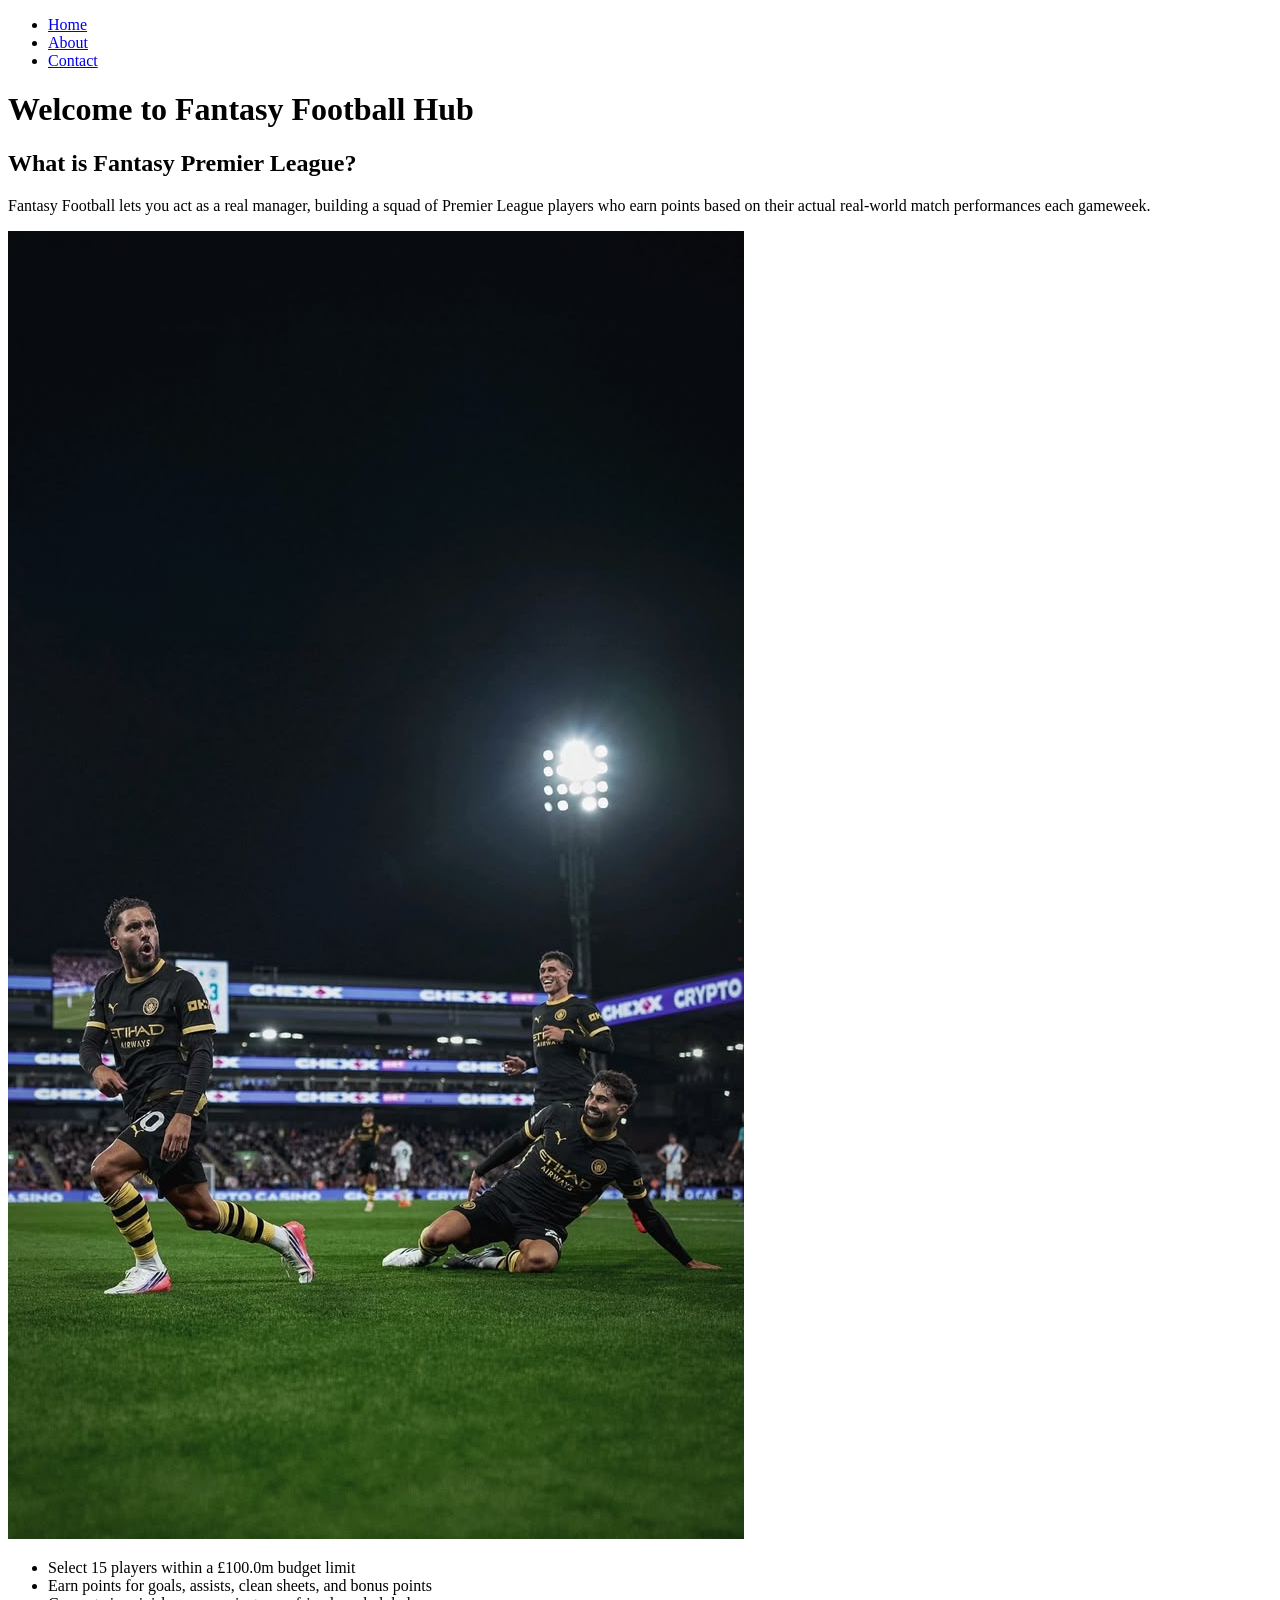
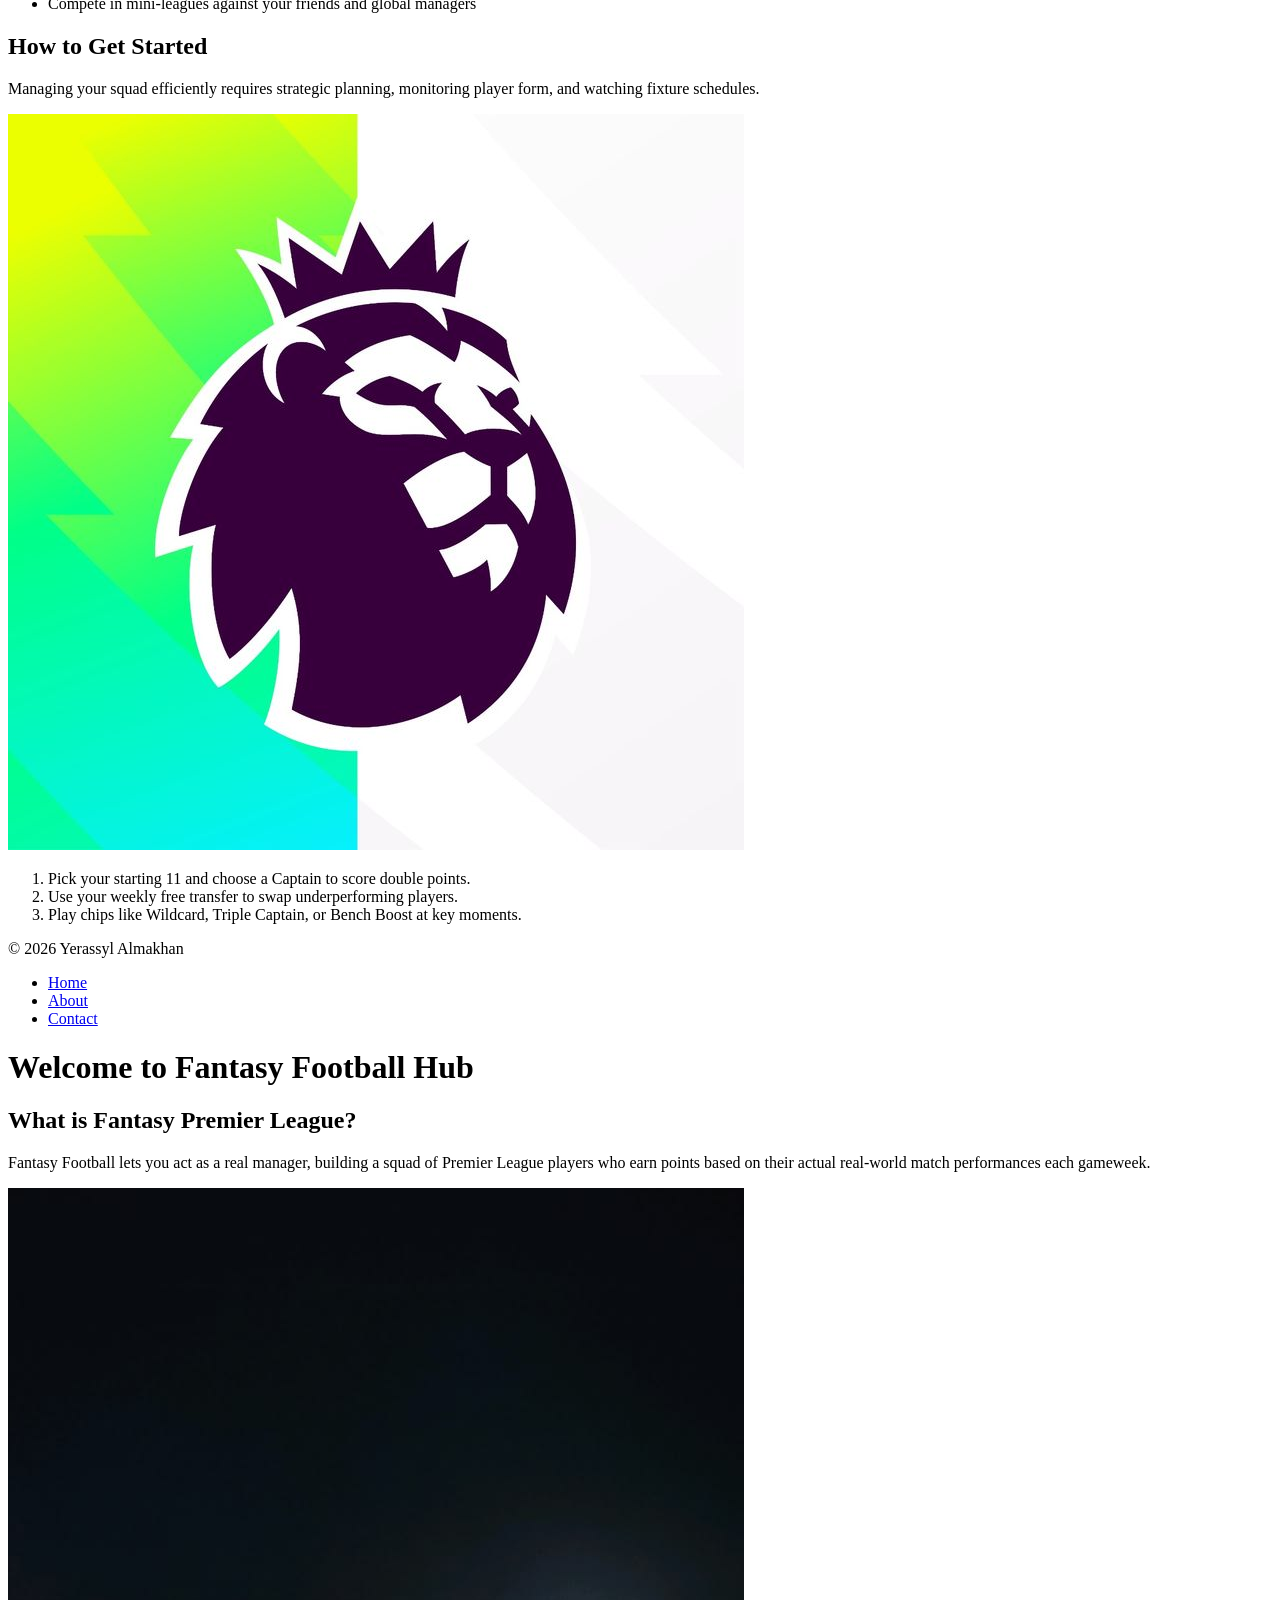
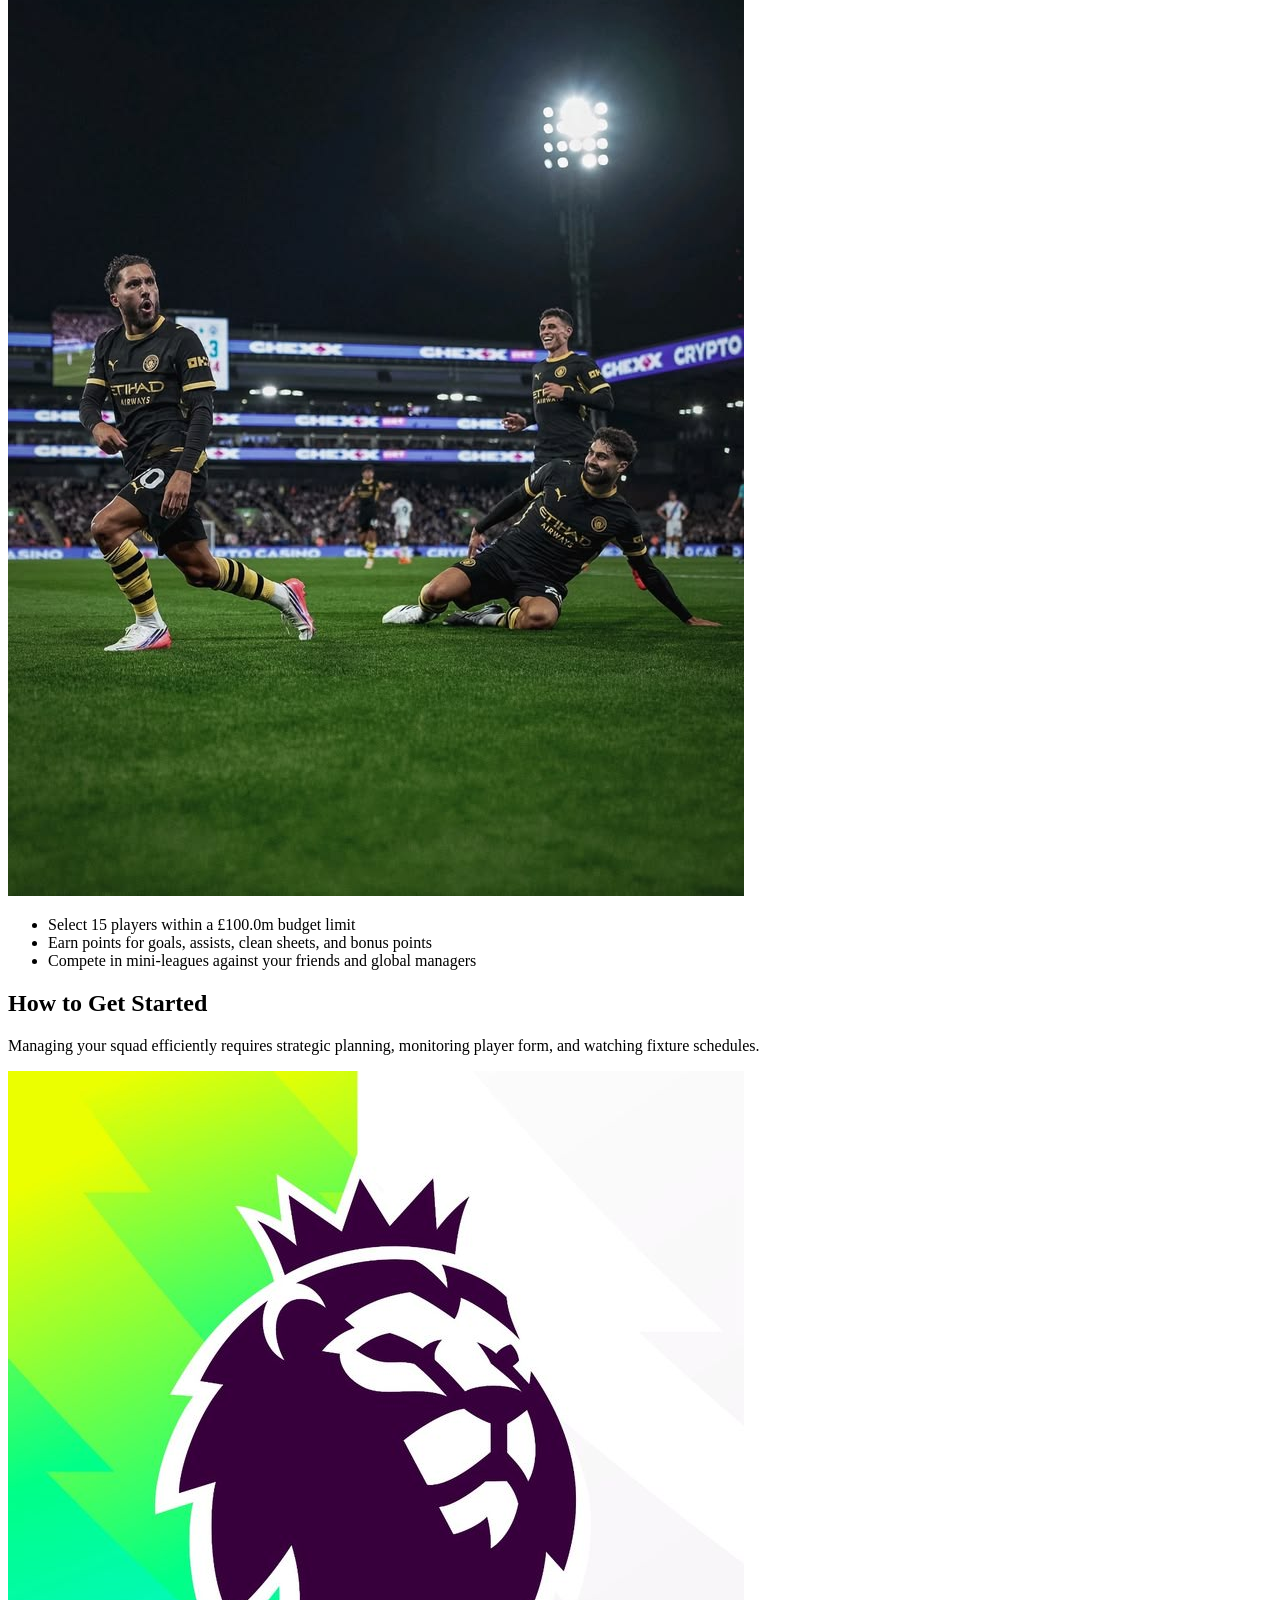
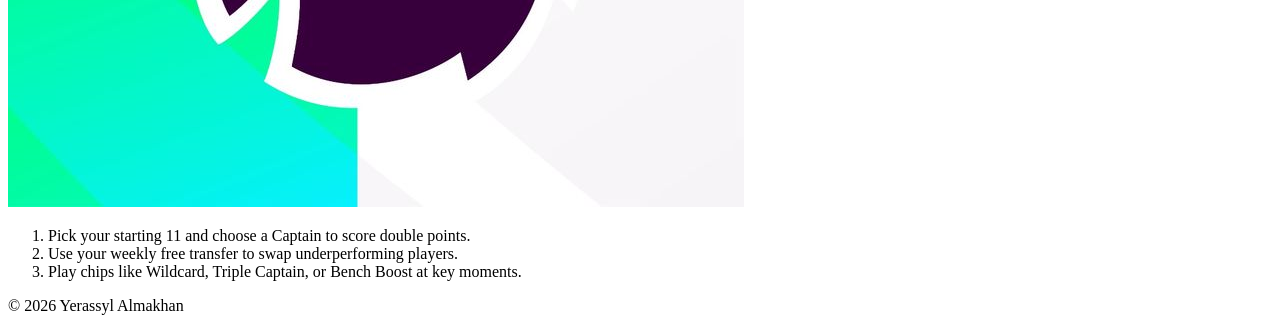
==== index.html @ 8ae44a76 "Move HTML files to root" ====
<!DOCTYPE html>
<html lang="en">
<head>
  <meta charset="UTF-8">
  <meta name="viewport" content="width=device-width, initial-scale=1.0">
  <title>Home - Fantasy Football Hub</title>
  <link rel="stylesheet" href="css/style.css">
</head>
<body>

  <header>
    <nav>
      <ul>
        <li><a href="index.html" class="active">Home</a></li>
        <li><a href="about.html">About</a></li>
        <li><a href="contact.html">Contact</a></li>
      </ul>
    </nav>
  </header>

  <main>
    <h1>Welcome to Fantasy Football Hub</h1>

    <section>
      <h2>What is Fantasy Premier League?</h2>
      <p>Fantasy Football lets you act as a real manager, building a squad of Premier League players who earn points based on their actual real-world match performances each gameweek.</p>
      <img src="images/stadium.jpg" alt="Packed football stadium during a match night">
      
      <ul>
        <li>Select 15 players within a £100.0m budget limit</li>
        <li>Earn points for goals, assists, clean sheets, and bonus points</li>
        <li>Compete in mini-leagues against your friends and global managers</li>
      </ul>
    </section>

    <section>
      <h2>How to Get Started</h2>
      <p>Managing your squad efficiently requires strategic planning, monitoring player form, and watching fixture schedules.</p>
      <img src="images/pitch.jpg" alt="Overview of a green football pitch under floodlights">

      <ol>
        <li>Pick your starting 11 and choose a Captain to score double points.</li>
        <li>Use your weekly free transfer to swap underperforming players.</li>
        <li>Play chips like Wildcard, Triple Captain, or Bench Boost at key moments.</li>
      </ol>
    </section>
  </main>

  <footer>
    <p>&copy; 2026 Yerassyl Almakhan</p>
  </footer>

</body>
</html><!DOCTYPE html>
<html lang="en">
<head>
  <meta charset="UTF-8">
  <meta name="viewport" content="width=device-width, initial-scale=1.0">
  <title>Home - Fantasy Football Hub</title>
  <link rel="stylesheet" href="css/style.css">
</head>
<body>

  <header>
    <nav>
      <ul>
        <li><a href="index.html" class="active">Home</a></li>
        <li><a href="about.html">About</a></li>
        <li><a href="contact.html">Contact</a></li>
      </ul>
    </nav>
  </header>

  <main>
    <h1>Welcome to Fantasy Football Hub</h1>

    <section>
      <h2>What is Fantasy Premier League?</h2>
      <p>Fantasy Football lets you act as a real manager, building a squad of Premier League players who earn points based on their actual real-world match performances each gameweek.</p>
      <img src="images/stadium.jpg" alt="Packed football stadium during a match night">
      
      <ul>
        <li>Select 15 players within a £100.0m budget limit</li>
        <li>Earn points for goals, assists, clean sheets, and bonus points</li>
        <li>Compete in mini-leagues against your friends and global managers</li>
      </ul>
    </section>

    <section>
      <h2>How to Get Started</h2>
      <p>Managing your squad efficiently requires strategic planning, monitoring player form, and watching fixture schedules.</p>
      <img src="images/pitch.jpg" alt="Overview of a green football pitch under floodlights">

      <ol>
        <li>Pick your starting 11 and choose a Captain to score double points.</li>
        <li>Use your weekly free transfer to swap underperforming players.</li>
        <li>Play chips like Wildcard, Triple Captain, or Bench Boost at key moments.</li>
      </ol>
    </section>
  </main>

  <footer>
    <p>&copy; 2026 Yerassyl Almakhan</p>
  </footer>

</body>
</html>
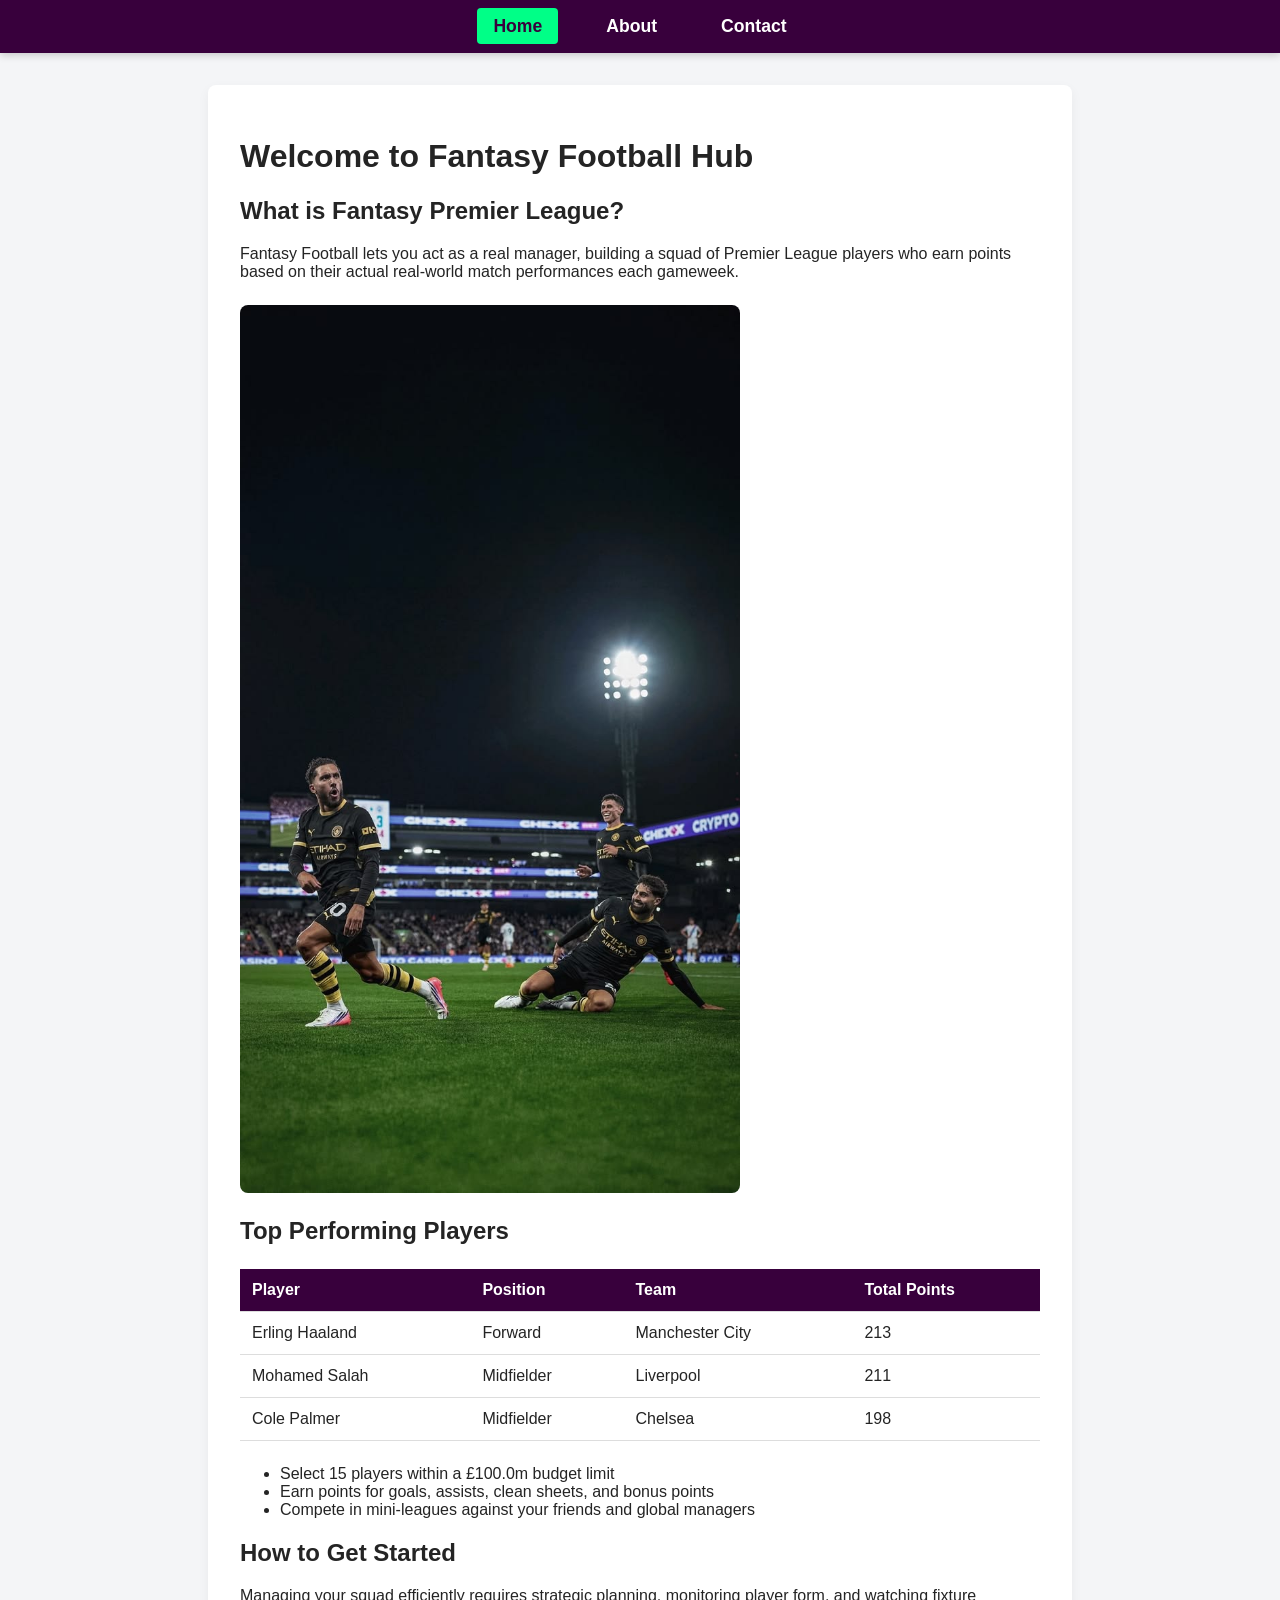
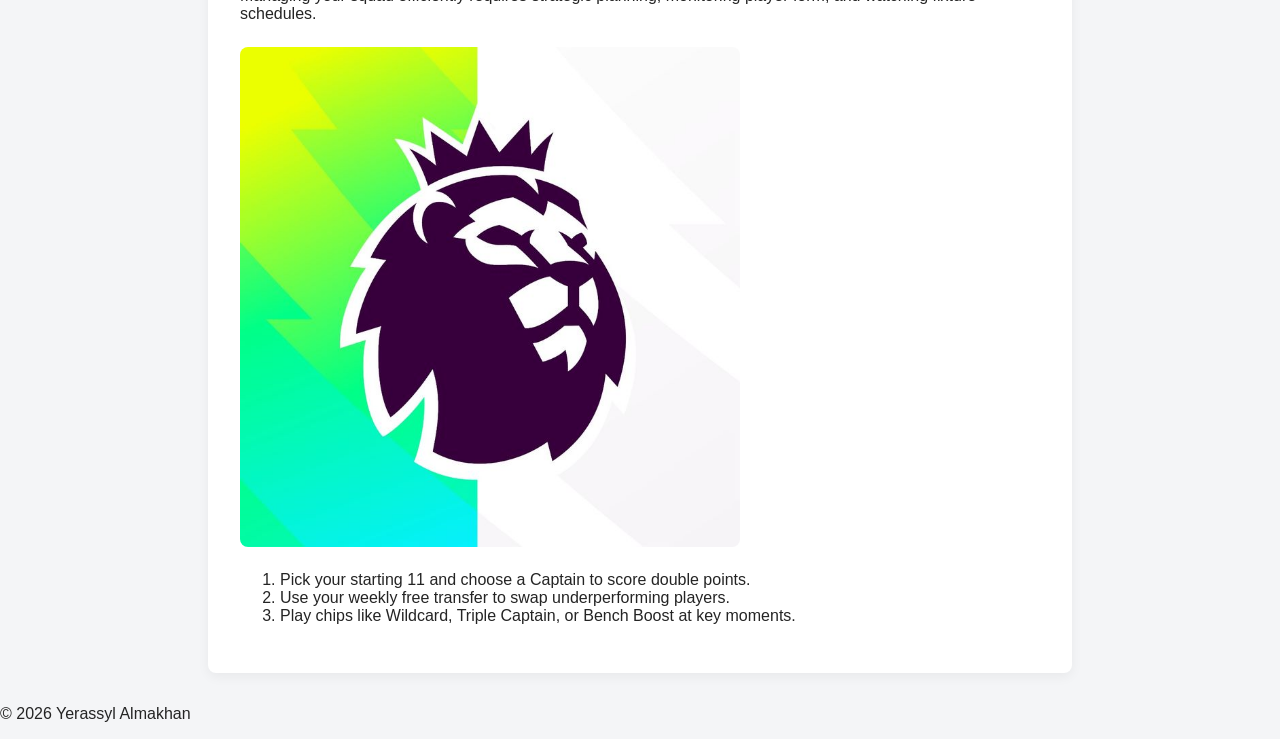
==== commit 20337327: "Complete task 3 table and full task 4 styling" ====
--- a/index.html
+++ b/index.html
@@ -25,60 +25,37 @@
       <h2>What is Fantasy Premier League?</h2>
       <p>Fantasy Football lets you act as a real manager, building a squad of Premier League players who earn points based on their actual real-world match performances each gameweek.</p>
       <img src="images/stadium.jpg" alt="Packed football stadium during a match night">
-      
-      <ul>
-        <li>Select 15 players within a £100.0m budget limit</li>
-        <li>Earn points for goals, assists, clean sheets, and bonus points</li>
-        <li>Compete in mini-leagues against your friends and global managers</li>
-      </ul>
-    </section>
-
-    <section>
-      <h2>How to Get Started</h2>
-      <p>Managing your squad efficiently requires strategic planning, monitoring player form, and watching fixture schedules.</p>
-      <img src="images/pitch.jpg" alt="Overview of a green football pitch under floodlights">
-
-      <ol>
-        <li>Pick your starting 11 and choose a Captain to score double points.</li>
-        <li>Use your weekly free transfer to swap underperforming players.</li>
-        <li>Play chips like Wildcard, Triple Captain, or Bench Boost at key moments.</li>
-      </ol>
-    </section>
-  </main>
-
-  <footer>
-    <p>&copy; 2026 Yerassyl Almakhan</p>
-  </footer>
-
-</body>
-</html><!DOCTYPE html>
-<html lang="en">
-<head>
-  <meta charset="UTF-8">
-  <meta name="viewport" content="width=device-width, initial-scale=1.0">
-  <title>Home - Fantasy Football Hub</title>
-  <link rel="stylesheet" href="css/style.css">
-</head>
-<body>
-
-  <header>
-    <nav>
-      <ul>
-        <li><a href="index.html" class="active">Home</a></li>
-        <li><a href="about.html">About</a></li>
-        <li><a href="contact.html">Contact</a></li>
-      </ul>
-    </nav>
-  </header>
-
-  <main>
-    <h1>Welcome to Fantasy Football Hub</h1>
-
-    <section>
-      <h2>What is Fantasy Premier League?</h2>
-      <p>Fantasy Football lets you act as a real manager, building a squad of Premier League players who earn points based on their actual real-world match performances each gameweek.</p>
-      <img src="images/stadium.jpg" alt="Packed football stadium during a match night">
-      
+      <h2>Top Performing Players</h2>
+<table>
+  <thead>
+    <tr>
+      <th>Player</th>
+      <th>Position</th>
+      <th>Team</th>
+      <th>Total Points</th>
+    </tr>
+  </thead>
+  <tbody>
+    <tr>
+      <td>Erling Haaland</td>
+      <td>Forward</td>
+      <td>Manchester City</td>
+      <td>213</td>
+    </tr>
+    <tr>
+      <td>Mohamed Salah</td>
+      <td>Midfielder</td>
+      <td>Liverpool</td>
+      <td>211</td>
+    </tr>
+    <tr>
+      <td>Cole Palmer</td>
+      <td>Midfielder</td>
+      <td>Chelsea</td>
+      <td>198</td>
+    </tr>
+  </tbody>
+</table>
       <ul>
         <li>Select 15 players within a £100.0m budget limit</li>
         <li>Earn points for goals, assists, clean sheets, and bonus points</li>
--- a/css/style.css
+++ b/css/style.css
@@ -0,0 +1,88 @@
+:root {
+  --fpl-purple: #38003c;
+  --fpl-green: #00ff87;
+  --fpl-bg: #f4f5f7;
+  --fpl-text: #242424;
+}
+
+body {
+  font-family: 'Segoe UI', Tahoma, Geneva, Verdana, sans-serif;
+  background-color: var(--fpl-bg);
+  color: var(--fpl-text);
+  margin: 0;
+  padding: 0;
+}
+
+/* Header & Navigation Bar Styling */
+header {
+  background-color: var(--fpl-purple);
+  padding: 1rem 0;
+  box-shadow: 0 2px 8px rgba(0, 0, 0, 0.2);
+}
+
+nav ul {
+  list-style: none;
+  display: flex;
+  justify-content: center;
+  gap: 2rem;
+  margin: 0;
+  padding: 0;
+}
+
+nav a {
+  color: #ffffff;
+  text-decoration: none;
+  font-weight: 600;
+  font-size: 1.1rem;
+  padding: 0.5rem 1rem;
+  border-radius: 4px;
+  transition: all 0.2s ease-in-out;
+}
+
+nav a:hover, nav a.active {
+  color: var(--fpl-purple);
+  background-color: var(--fpl-green);
+}
+
+/* Main Container */
+main {
+  width: 80%;
+  max-width: 800px;
+  margin: 2rem auto;
+  padding: 2rem;
+  background-color: #ffffff;
+  border-radius: 8px;
+  box-shadow: 0 4px 12px rgba(0, 0, 0, 0.05);
+}
+
+/* Constrain Image Size */
+img {
+  max-width: 100%;
+  width: 500px;
+  height: auto;
+  border-radius: 8px;
+  display: block;
+  margin: 1.5rem 0;
+}
+
+/* Task 3 Table Styling */
+table {
+  width: 100%;
+  border-collapse: collapse;
+  margin: 1.5rem 0;
+}
+
+th, td {
+  padding: 0.75rem;
+  text-align: left;
+  border-bottom: 1px solid #ddd;
+}
+
+th {
+  background-color: var(--fpl-purple);
+  color: #ffffff;
+}
+
+tr:hover {
+  background-color: #f1f1f1;
+}
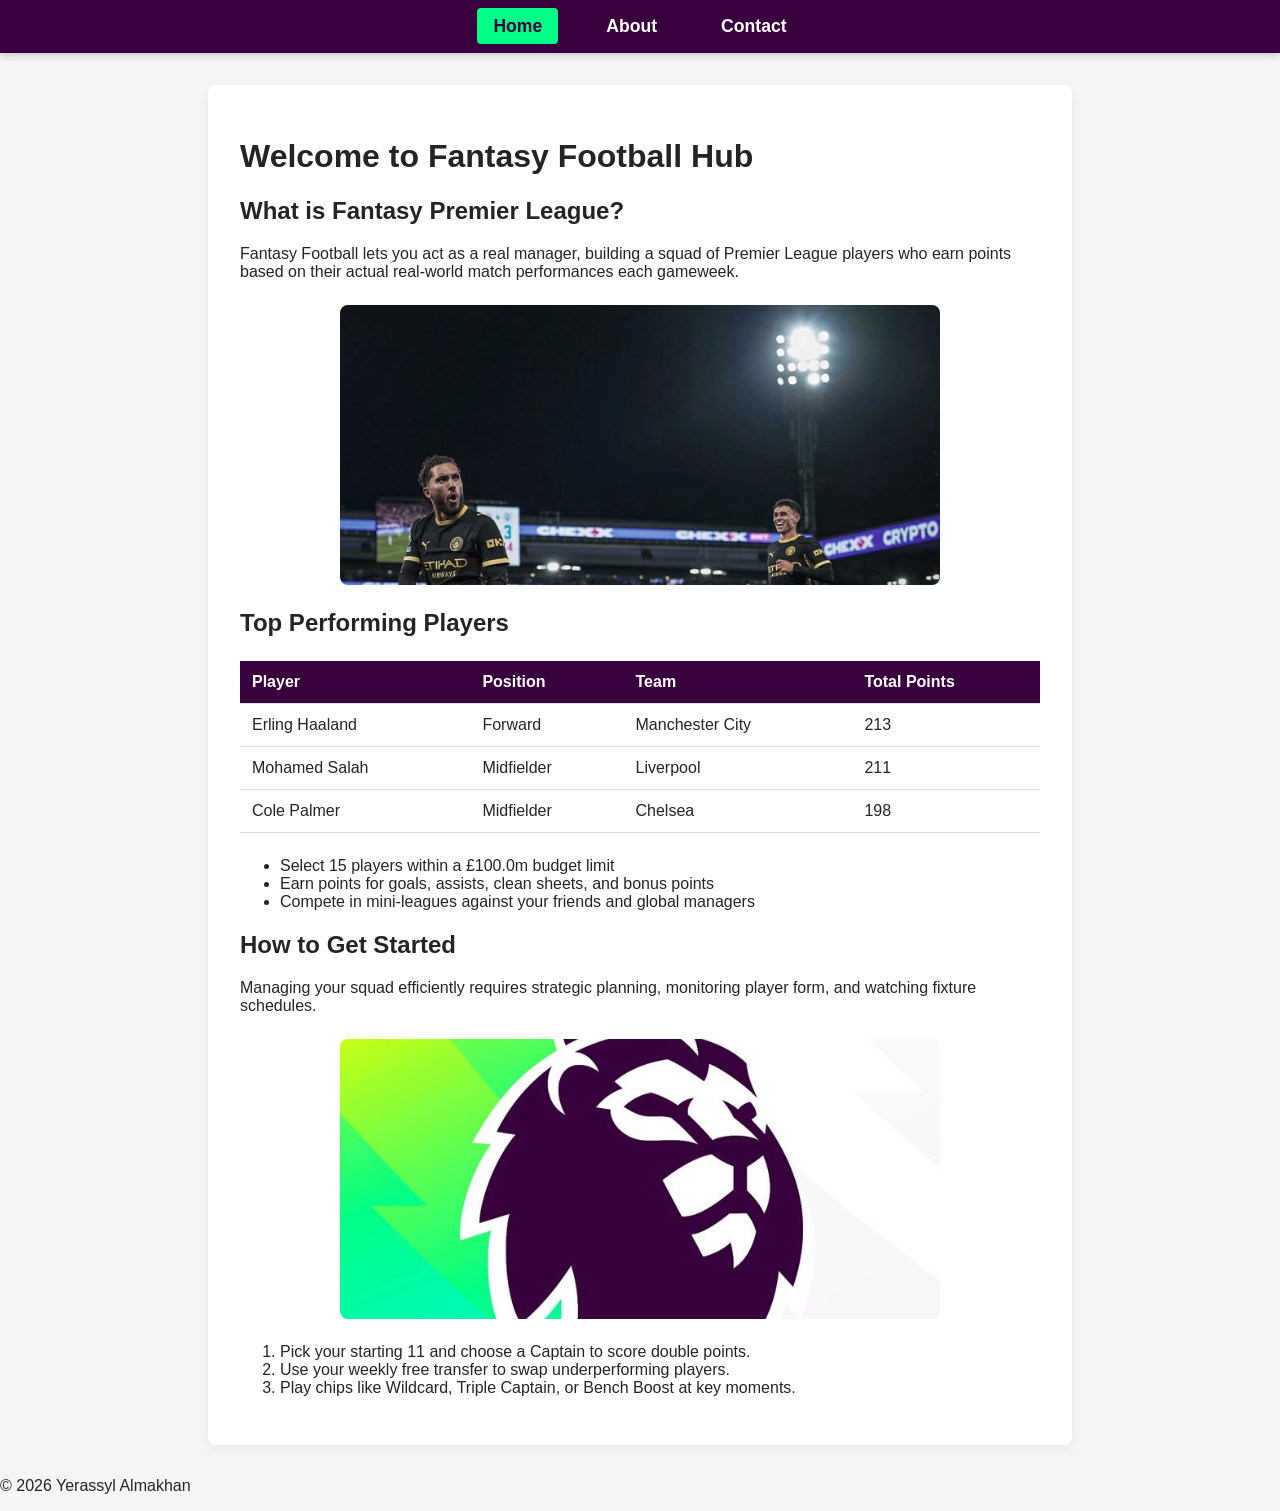
==== commit e5a5a365: "Remove nested Assignment1_FP folder" ====
--- a/index.html
+++ b/index.html
@@ -9,14 +9,14 @@
 <body>
 
   <header>
-    <nav>
-      <ul>
-        <li><a href="index.html" class="active">Home</a></li>
-        <li><a href="about.html">About</a></li>
-        <li><a href="contact.html">Contact</a></li>
-      </ul>
-    </nav>
-  </header>
+  <nav>
+    <ul>
+      <li><a href="index.html" class="active">Home</a></li>
+      <li><a href="about.html">About</a></li>
+      <li><a href="contact.html">Contact</a></li>
+    </ul>
+  </nav>
+</header> 
 
   <main>
     <h1>Welcome to Fantasy Football Hub</h1>
@@ -25,7 +25,7 @@
       <h2>What is Fantasy Premier League?</h2>
       <p>Fantasy Football lets you act as a real manager, building a squad of Premier League players who earn points based on their actual real-world match performances each gameweek.</p>
       <img src="images/stadium.jpg" alt="Packed football stadium during a match night">
-      <h2>Top Performing Players</h2>
+      <h2>Top Performing Players</h2>  
 <table>
   <thead>
     <tr>
--- a/css/style.css
+++ b/css/style.css
@@ -57,12 +57,13 @@
 
 /* Constrain Image Size */
 img {
-  max-width: 100%;
-  width: 500px;
-  height: auto;
+  width: 100%;
+  max-width: 600px;
+  height: 280px;
+  object-fit: cover;
   border-radius: 8px;
   display: block;
-  margin: 1.5rem 0;
+  margin: 1.5rem auto;
 }
 
 /* Task 3 Table Styling */
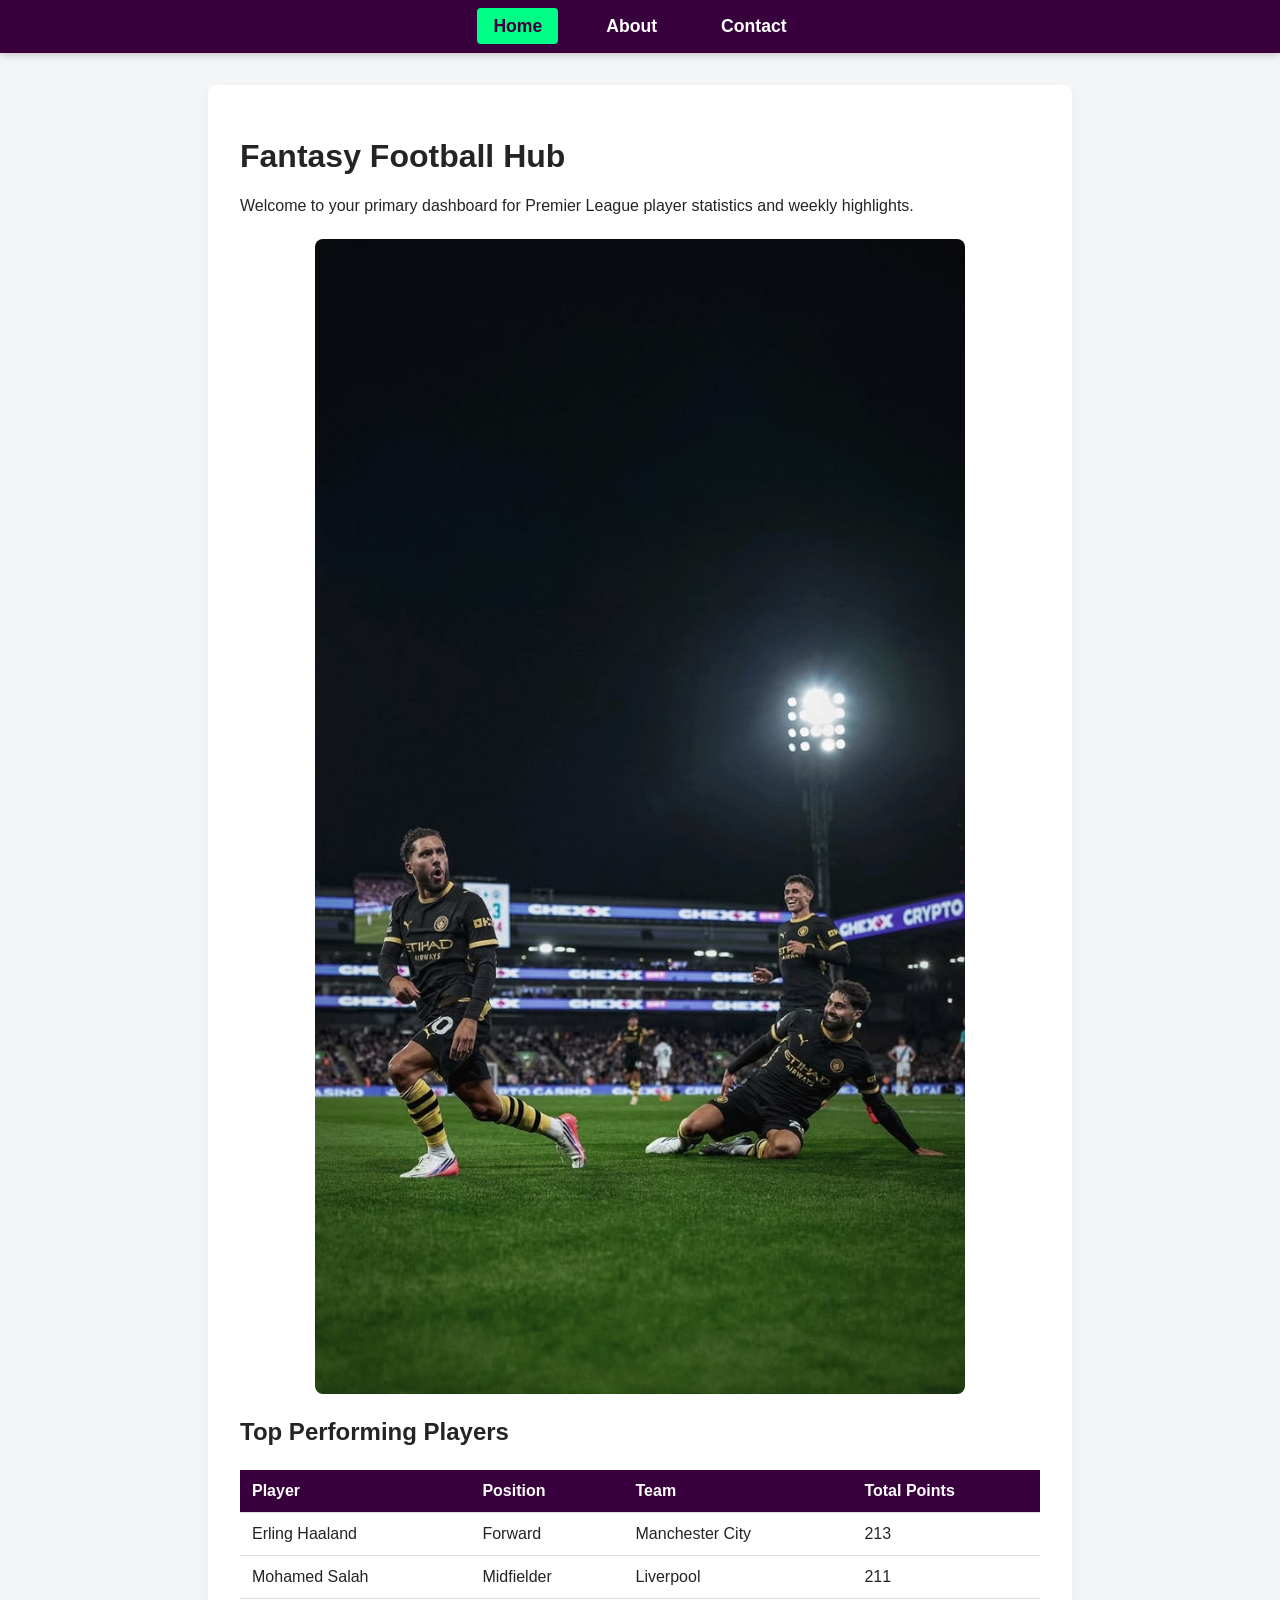
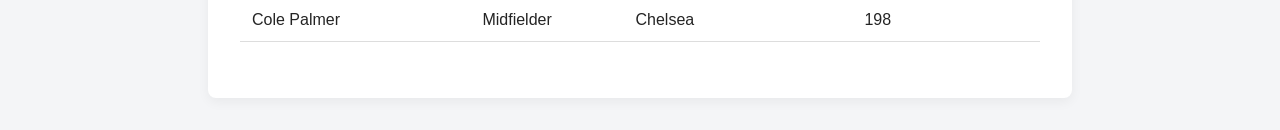
==== commit 134d6c18: "Differentiate Home and About content and fix image scaling" ====
--- a/index.html
+++ b/index.html
@@ -9,76 +9,53 @@
 <body>
 
   <header>
-  <nav>
-    <ul>
-      <li><a href="index.html" class="active">Home</a></li>
-      <li><a href="about.html">About</a></li>
-      <li><a href="contact.html">Contact</a></li>
-    </ul>
-  </nav>
-</header> 
+    <nav>
+      <ul>
+        <li><a href="index.html" class="active">Home</a></li>
+        <li><a href="about.html">About</a></li>
+        <li><a href="contact.html">Contact</a></li>
+      </ul>
+    </nav>
+  </header>
 
   <main>
-    <h1>Welcome to Fantasy Football Hub</h1>
+    <h1>Fantasy Football Hub</h1>
+    <p>Welcome to your primary dashboard for Premier League player statistics and weekly highlights.</p>
 
-    <section>
-      <h2>What is Fantasy Premier League?</h2>
-      <p>Fantasy Football lets you act as a real manager, building a squad of Premier League players who earn points based on their actual real-world match performances each gameweek.</p>
-      <img src="images/stadium.jpg" alt="Packed football stadium during a match night">
-      <h2>Top Performing Players</h2>  
-<table>
-  <thead>
-    <tr>
-      <th>Player</th>
-      <th>Position</th>
-      <th>Team</th>
-      <th>Total Points</th>
-    </tr>
-  </thead>
-  <tbody>
-    <tr>
-      <td>Erling Haaland</td>
-      <td>Forward</td>
-      <td>Manchester City</td>
-      <td>213</td>
-    </tr>
-    <tr>
-      <td>Mohamed Salah</td>
-      <td>Midfielder</td>
-      <td>Liverpool</td>
-      <td>211</td>
-    </tr>
-    <tr>
-      <td>Cole Palmer</td>
-      <td>Midfielder</td>
-      <td>Chelsea</td>
-      <td>198</td>
-    </tr>
-  </tbody>
-</table>
-      <ul>
-        <li>Select 15 players within a £100.0m budget limit</li>
-        <li>Earn points for goals, assists, clean sheets, and bonus points</li>
-        <li>Compete in mini-leagues against your friends and global managers</li>
-      </ul>
-    </section>
+    <img src="images/stadium.jpg" alt="Match Night Stadium">
 
-    <section>
-      <h2>How to Get Started</h2>
-      <p>Managing your squad efficiently requires strategic planning, monitoring player form, and watching fixture schedules.</p>
-      <img src="images/pitch.jpg" alt="Overview of a green football pitch under floodlights">
-
-      <ol>
-        <li>Pick your starting 11 and choose a Captain to score double points.</li>
-        <li>Use your weekly free transfer to swap underperforming players.</li>
-        <li>Play chips like Wildcard, Triple Captain, or Bench Boost at key moments.</li>
-      </ol>
-    </section>
+    <h2>Top Performing Players</h2>
+    <table>
+      <thead>
+        <tr>
+          <th>Player</th>
+          <th>Position</th>
+          <th>Team</th>
+          <th>Total Points</th>
+        </tr>
+      </thead>
+      <tbody>
+        <tr>
+          <td>Erling Haaland</td>
+          <td>Forward</td>
+          <td>Manchester City</td>
+          <td>213</td>
+        </tr>
+        <tr>
+          <td>Mohamed Salah</td>
+          <td>Midfielder</td>
+          <td>Liverpool</td>
+          <td>211</td>
+        </tr>
+        <tr>
+          <td>Cole Palmer</td>
+          <td>Midfielder</td>
+          <td>Chelsea</td>
+          <td>198</td>
+        </tr>
+      </tbody>
+    </table>
   </main>
-
-  <footer>
-    <p>&copy; 2026 Yerassyl Almakhan</p>
-  </footer>
 
 </body>
 </html>
--- a/css/style.css
+++ b/css/style.css
@@ -58,9 +58,8 @@
 /* Constrain Image Size */
 img {
   width: 100%;
-  max-width: 600px;
-  height: 280px;
-  object-fit: cover;
+  max-width: 650px;
+  height: auto;
   border-radius: 8px;
   display: block;
   margin: 1.5rem auto;
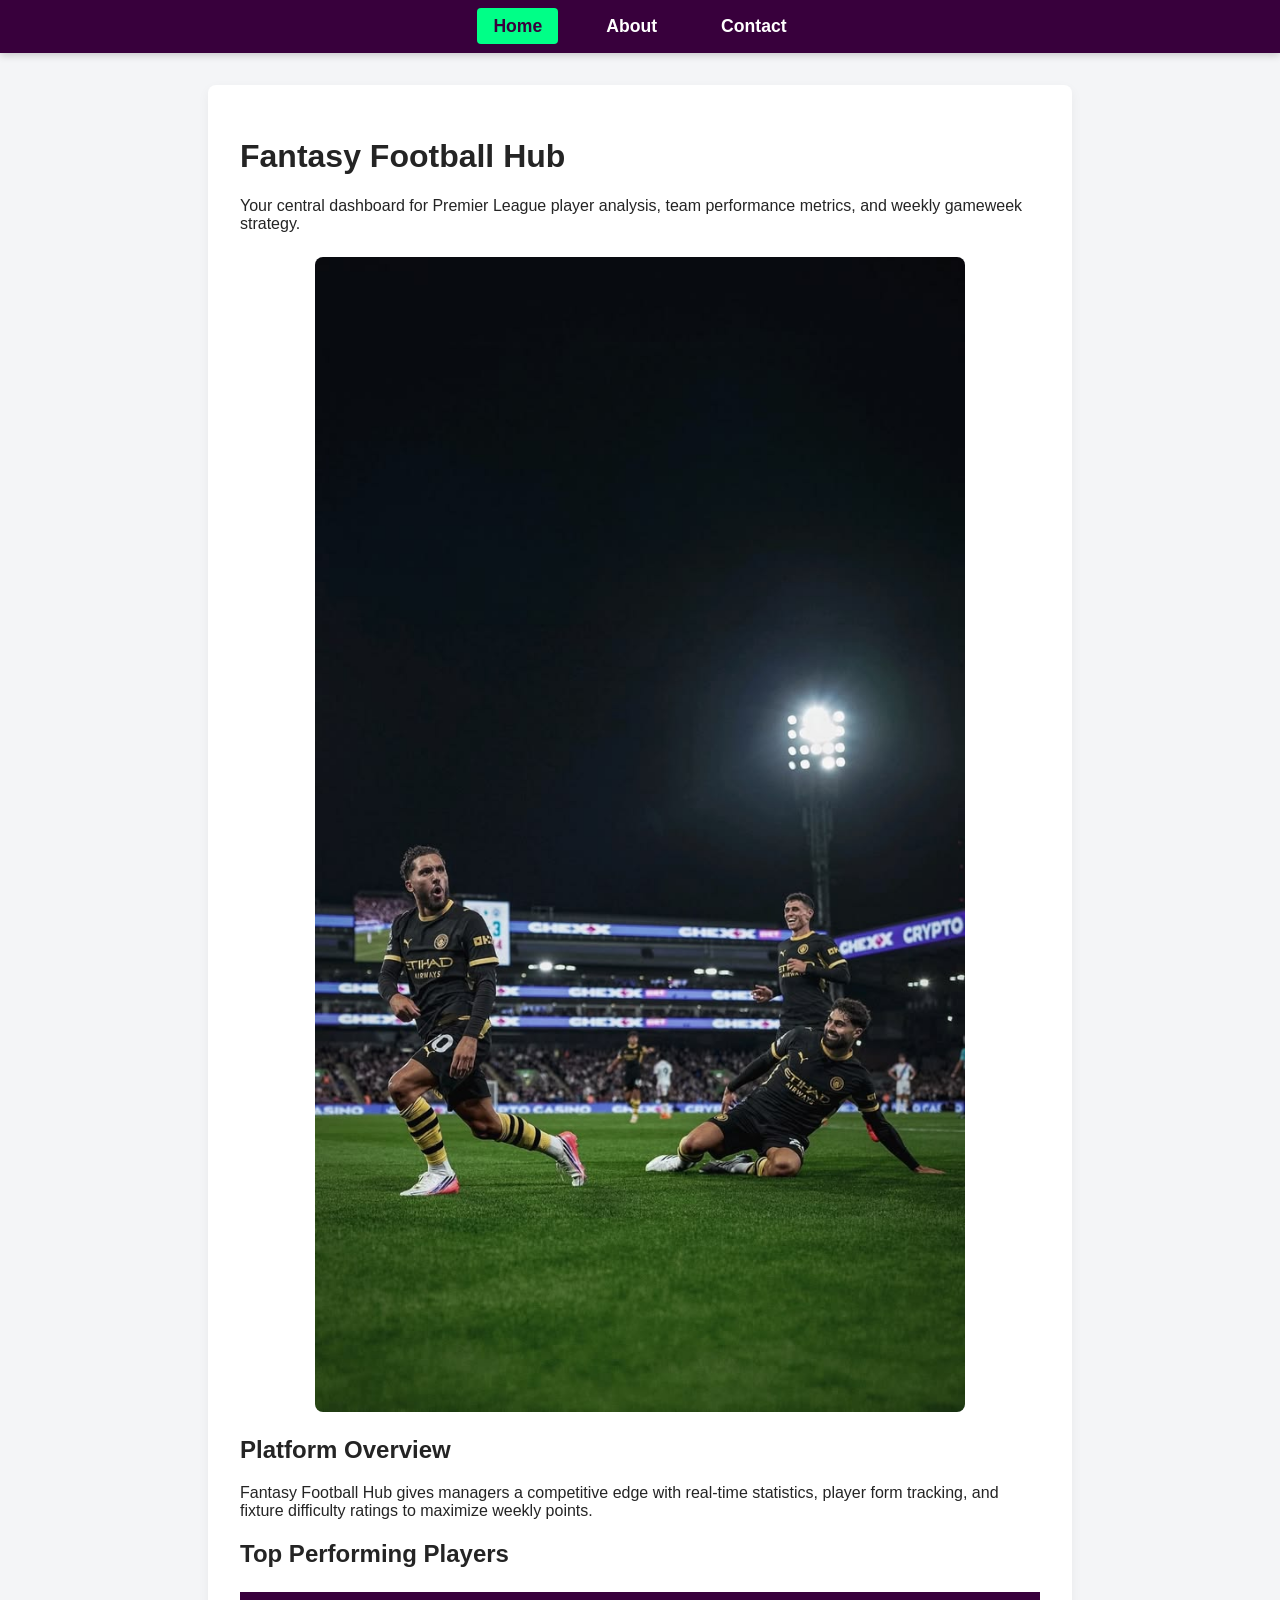
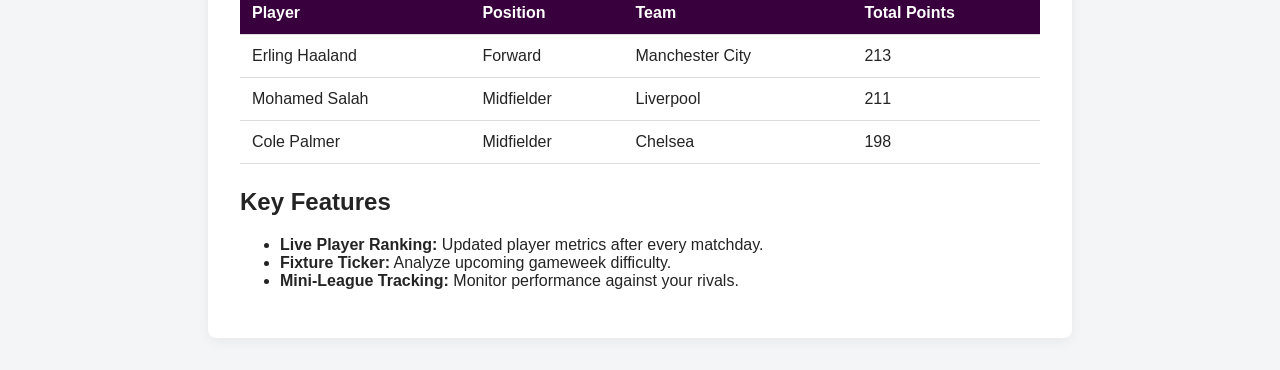
==== commit 8a9e07e6: "Expand page content, add gitignore, and clean up directory" ====
--- a/index.html
+++ b/index.html
@@ -20,41 +20,57 @@
 
   <main>
     <h1>Fantasy Football Hub</h1>
-    <p>Welcome to your primary dashboard for Premier League player statistics and weekly highlights.</p>
+    <p class="intro">Your central dashboard for Premier League player analysis, team performance metrics, and weekly gameweek strategy.</p>
 
     <img src="images/stadium.jpg" alt="Match Night Stadium">
 
-    <h2>Top Performing Players</h2>
-    <table>
-      <thead>
-        <tr>
-          <th>Player</th>
-          <th>Position</th>
-          <th>Team</th>
-          <th>Total Points</th>
-        </tr>
-      </thead>
-      <tbody>
-        <tr>
-          <td>Erling Haaland</td>
-          <td>Forward</td>
-          <td>Manchester City</td>
-          <td>213</td>
-        </tr>
-        <tr>
-          <td>Mohamed Salah</td>
-          <td>Midfielder</td>
-          <td>Liverpool</td>
-          <td>211</td>
-        </tr>
-        <tr>
-          <td>Cole Palmer</td>
-          <td>Midfielder</td>
-          <td>Chelsea</td>
-          <td>198</td>
-        </tr>
-      </tbody>
-    </table>
+    <section>
+      <h2>Platform Overview</h2>
+      <p>Fantasy Football Hub gives managers a competitive edge with real-time statistics, player form tracking, and fixture difficulty ratings to maximize weekly points.</p>
+    </section>
+
+    <section>
+      <h2>Top Performing Players</h2>
+      <table>
+        <thead>
+          <tr>
+            <th>Player</th>
+            <th>Position</th>
+            <th>Team</th>
+            <th>Total Points</th>
+          </tr>
+        </thead>
+        <tbody>
+          <tr>
+            <td>Erling Haaland</td>
+            <td>Forward</td>
+            <td>Manchester City</td>
+            <td>213</td>
+          </tr>
+          <tr>
+            <td>Mohamed Salah</td>
+            <td>Midfielder</td>
+            <td>Liverpool</td>
+            <td>211</td>
+          </tr>
+          <tr>
+            <td>Cole Palmer</td>
+            <td>Midfielder</td>
+            <td>Chelsea</td>
+            <td>198</td>
+          </tr>
+        </tbody>
+      </table>
+    </section>
+
+    <section>
+      <h2>Key Features</h2>
+      <ul>
+        <li><strong>Live Player Ranking:</strong> Updated player metrics after every matchday.</li>
+        <li><strong>Fixture Ticker:</strong> Analyze upcoming gameweek difficulty.</li>
+        <li><strong>Mini-League Tracking:</strong> Monitor performance against your rivals.</li>
+      </ul>
+    </section>
   </main>
 
 </body>
